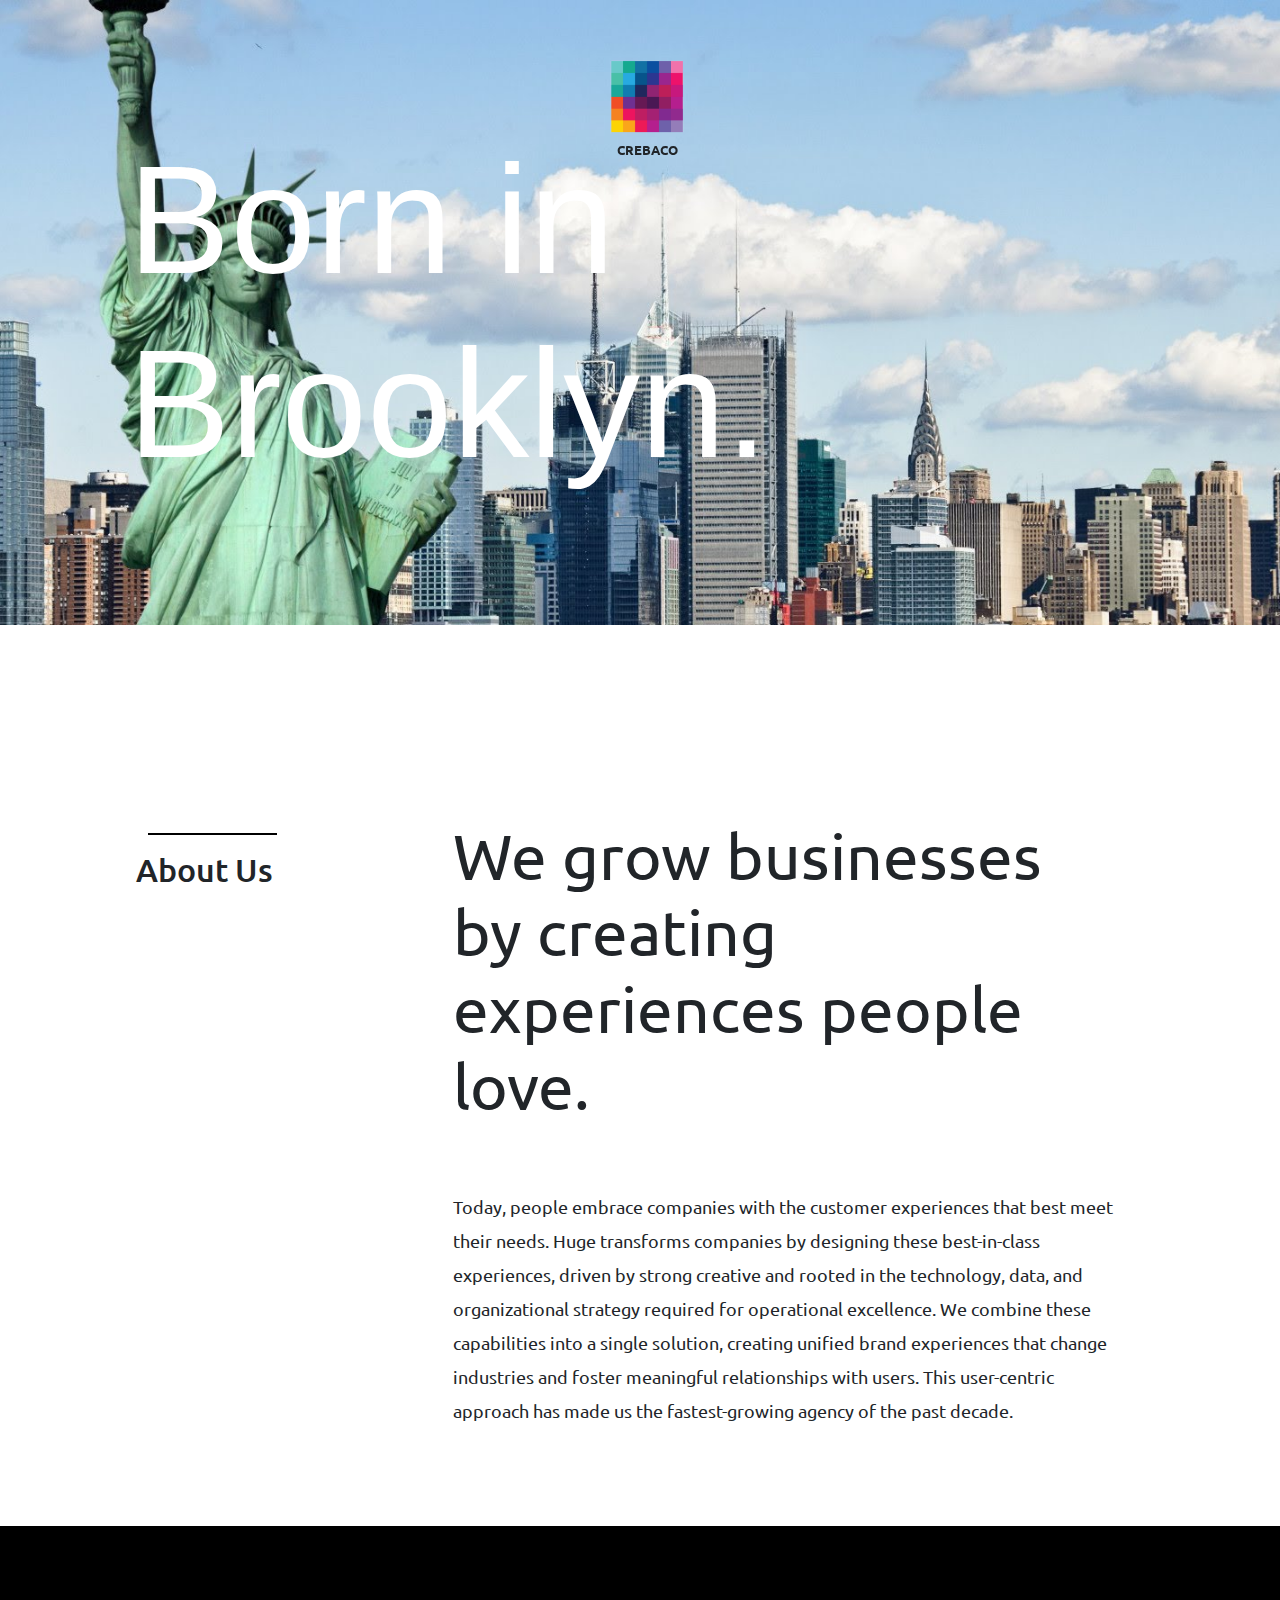
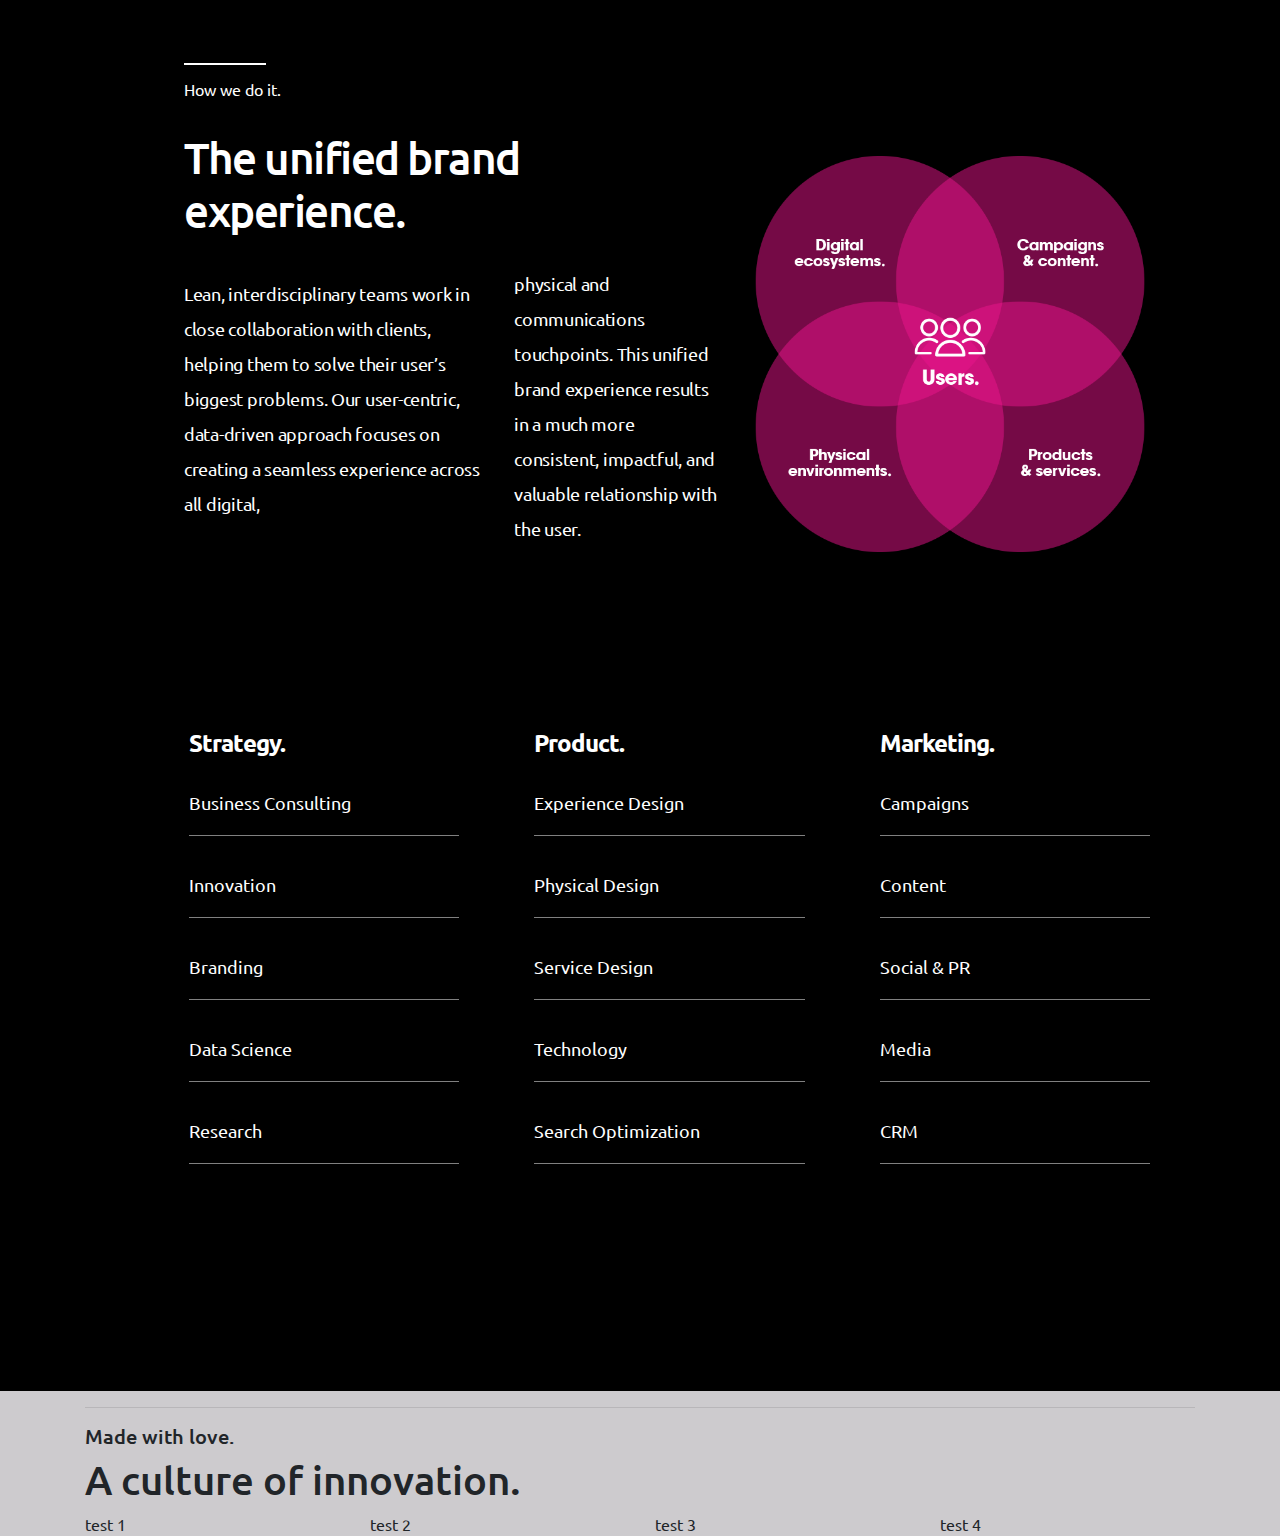
==== about.html @ ab9ad6ad "Initial commit" ====
<!doctype html>
<html lang="en">
<head>
    <meta charset="UTF-8">
    <meta name="viewport"
          content="width=device-width, user-scalable=no, initial-scale=1.0, maximum-scale=1.0, minimum-scale=1.0">
    <meta http-equiv="X-UA-Compatible" content="ie=edge">
    <title>Document</title>
    <link rel="stylesheet" href="css/main.css">
    <link rel="stylesheet" href="about.css">
    <script src="https://ajax.googleapis.com/ajax/libs/jquery/2.1.1/jquery.min.js"></script>
    <!-- Latest compiled and minified CSS -->
    <link rel="stylesheet" href="css/bootstrap.min.css">
    <link href="https://fonts.googleapis.com/css?family=Ubuntu:300,400,400i,500,700" rel="stylesheet">
    <script src="js/bootstrap.min.js"></script>
</head>
<body>


<div class="logo-area" id="fixedButton" for="collapseOne" data-toggle="collapse"
     href="#collapseOne" aria-expanded="true" aria-controls="collapseOne">
    <input type="image" src="images/creabaco-log2.png">
    <p class="logo-p">crebaco</p>
</div>

<div class="collapse" id="collapseOne">
    <div>
        <a href="about.html">
            <p>Hello.</p>
            <span>Overview.</span>
            <hr>
        </a>
    </div>

    <div>
        <p>Services.</p>
        <span>What we do.</span>
        <hr>
    </div>

    <div>
        <p>About.</p>
        <span>Who we are.</span>
        <hr>
    </div>

    <div>
        <p>Careers.</p>
        <span>Join Us.</span>
        <hr>
    </div>

    <div>
        <p>Contact.</p>
        <span>Talk to us.</span>
        <hr>
    </div>
</div>

<section class="about-first-div">
    <h1>Born in Brooklyn.</h1>
</section>

<section class="about-class">
    <div class="container">
        <div class="row">
            <div class="col-md-3 div-1">
                <hr>
                <h2>About Us</h2>
            </div>
            <div class="col-md-9 div-2">
                <h2>We grow businesses by creating experiences people love.</h2>
                <p>Today, people embrace companies with the customer experiences that best
                    meet their needs. Huge transforms companies by designing these best-in-class experiences,
                    driven by strong creative and rooted in the technology, data, and organizational strategy
                    required for operational excellence. We combine these capabilities into a single solution,
                    creating unified brand experiences that change industries and foster meaningful relationships
                    with users. This user-centric approach has made us the fastest-growing agency of the past decade.</p>
            </div>
        </div>
    </div>
</section>

<section class="how-we-do">
    <div class="container">
        <div class="row">
            <div class="col-md-7 div-1">
                <hr>
                <h5>How we do it.</h5>
                <h2>The unified brand <br>experience.</h2>
                <div class="row custom-row">
                    <div class="col-md-7 custom-row-1">
                        <p>Lean, interdisciplinary teams work in close collaboration with clients,
                            helping them to solve their user’s biggest problems. Our user-centric,
                            data-driven approach focuses on creating a seamless experience across
                            all digital,
                        </p>
                    </div>
                    <div class="col-md-5 custom-row-2">
                        <p>physical and communications touchpoints. This unified brand experience
                        results in a much more consistent, impactful, and valuable relationship with the user.</p>
                    </div>
                </div>
            </div>
            <div class="col-md-5 div-2">
                <img src="images/our-work-logo.png" class="img-fluid" alt="">
            </div>
        </div>
        <div class="row custom-row-business">
            <div class="col-md-4 custom-div-business">
                <h2>Strategy.</h2>
                <p>Business Consulting</p>
                <hr>
                <p>Innovation</p>
                <hr>
                <p>Branding</p>
                <hr>
                <p>Data Science</p>
                <hr>
                <p>Research</p>
            </div>
            <div class="col-md-4 custom-div-business">
                <h2>Product.</h2>
                <p>Experience Design</p>
                <hr>
                <p>Physical Design</p>
                <hr>
                <p>Service Design</p>
                <hr>
                <p>Technology</p>
                <hr>
                <p>Search Optimization</p>
            </div>
            <div class="col-md-4 custom-div-business">
                <h2>Marketing.</h2>
                <p>Campaigns</p>
                <hr>
                <p>Content</p>
                <hr>
                <p>Social & PR</p>
                <hr>
                <p>Media</p>
                <hr>
                <p>CRM</p>
            </div>
        </div>
    </div>
</section>

<section class="innovation-sec">
    <div class="container">
        <div class="row">
            <div class="col">
                <hr>
                <h5>Made with love.</h5>
                <h1>A culture of innovation.</h1>
                <div class="row">
                <div class="col-md-3">
                    test 1
                </div>
                <div class="col-md-3">
                    test 2
                </div>
                <div class="col-md-3">
                    test 3
                </div>
                <div class="col-md-3">
                    test 4
                </div>
                </div>
            </div>
        </div>
    </div>
</section>

</body>
</html>
---- css/main.css ----
body, div, p {
    margin: 0;
    padding: 0;
    font-family: 'Ubuntu', sans-serif;
}

a:hover, a:visited, a:link, a:active {

    text-decoration: none!important;

    -webkit-box-shadow: none!important;
    box-shadow: none!important;
}

#collapseOne p:hover {
    color: #EA178C;
}

/*===============================================
      Start of Fixed button
================================================*/

.logo-area {
    left     : 50%;
    top      : 50%;

    margin-left : -32px; /* half of the width  */
    margin-top  : -32px; /* half of the height */
}

.logo-area:hover .slides-container{
    z-index: 200;
    box-shadow: inset 0 0 0 25px #53a7ea;
}

/*body > .logo-area {*/
    /*margin:121px 149px;*/

    /*width:483px;*/
    /*height:298px;*/

    /*background:#676470;*/
    /*color:#fff;*/

    /*font-family:Lato;*/
    /*font-weight:900;*/
    /*font-size:3.4em;*/

    /*text-align:center;*/
    /*line-height:298px;*/

    /*transition:all 0.3s ease;*/
/*}*/

#fixedButton {
    /*background-color: #F4F4F4;*/
    position: fixed;
    top: 10%;
    border: none;
    z-index: 300;
    text-align: center;
    cursor: pointer;
    padding: 2px;
    font-weight: bold;
}

.logo-area input {
    width: 74px;
    height: 74px;
}

.logo-area p {
    text-transform: uppercase;
    font-size: 13px;
}

#collapseOne {
    width: 100%;
    padding-top: 15%;
    padding-bottom: 5%;
    z-index: 200;
    position: fixed;
    background-color: #F4F4F4;
    color: black;
    -webkit-transition-delay: 2s;
    transition-delay: 0s;
    text-align: center;
}

#collapseOne div {
    display: inline-block;
    margin: 3%;
}

#collapseOne p {
    font-weight: bold;
    font-size: 36px;
    color: black;
}

#collapseOne span {
    color: black;
}

#collapseOne hr {
    width: 50%;
    background-color: black;
}

.new-p {
    color: black;
}

/*===============================================
      End of Fixed button
================================================*/


/*===============================================
      Start of Navbar / Heading section
================================================*/

nav {
    position: fixed;
    top: 0;
    left: 0;
    width: 100%;
    z-index: 100;
}

nav ul {
    list-style: none;
    text-align: center;
    margin-top: 30px;
}

nav ul li {
    display: inline-block;
    margin-right: 20px;
}

nav ul li:last-child {
    margin-right: 0;
}

#back-to-tutorial {
    margin-left: 100px;
}

nav a {
    position: relative;
    top: 0;
    padding: 10px 20px;
    font-weight: normal;
    font-size: 20px;
    text-align: center;
    border-radius: 4px;
    background-color: #FFFFFF;
    color: #83C78E;
    -webkit-box-shadow: none;
    -moz-box-shadow: none;
    box-shadow: none;
}

nav a.active {
    top: -4px;
    background-color: #69C773;
    color: #FFFFFF;
    -webkit-box-shadow: 0 4px 0 0 #51a65f;
    -moz-box-shadow: 0 4px 0 0 #51a65f;
    box-shadow: 0 4px 0 0 #51a65f;
}

.slides-container {
    position: absolute;
    left: 0;
    top: 0;
    width: 100%;
    height: 100%;
    overflow: hidden;
    z-index: 10;
}

.slide {
    position: relative;
    width: 100%;
    height: 100%;
    overflow: hidden;
}

.slide .centered {
    width: 60%;
    margin: 200px auto 0;
}

.slide .centered h1 {
    text-align: center;
}

.slide .centered p {
    text-align: center;
    margin-top: 20px;
    font-size: 20px;
}

/*===============================================
               Start of Slide Style
================================================*/


.slide h2 a {
    color: white;
    font-size: 80px;
    font-weight: 400;
    line-height: 84px;
}

.slide hr {
    width: 7%;
    border-bottom: 0px solid rgba(255,255,255,.25);
    display: inline-block;
    margin-bottom: 5px;
    background-color: white;
}

.slide .div-1 p {
    display: inline-block;
}

.slide .div-2 .p-div2 {
    color: white;
}

.slide .div-1 {
    margin-top: 11%;
    margin-left: 5%;
}

.slide .div-2 {
    margin-left: 13%;
}

/*========================================

            end of slide style

===========================================*/

#slide-1 {
    background-image: url(../images/pngpic1.png);
    background-repeat: no-repeat;
    background-size:  100% 100%;
    color: black;
}

#slide-1 .div-2 a{
    color: black;
}

#slide-1 hr {
    background-color: black;
}

#slide-2 {
    background-image: url(../images/pic2.jpg);
    background-repeat: no-repeat;
    background-size:  100% 100%;
}

#slide-3 {
    background-image: url(../images/pic3.jpg);
    background-repeat: no-repeat;
    background-size:  100% 100%;

}

#slide-4 {
    background-image: url(../images/pic4.jpg);
    background-repeat: no-repeat;
    background-size:  100% 100%;
    /*background-size: 100%;*/
}

.go-prev, .go-next {
    cursor: pointer;
    font-weight: bold;
    text-decoration: underline;
}

/*===============================================
            Jquery Styles
================================================*/
---- about.css ----
/*====================================
         About Us Section
======================================*/

.about-first-div {
    background: url(images/maxresdefault.jpg)no-repeat center center fixed;
    -webkit-background-size: cover;
    -moz-background-size: cover;
    -o-background-size: cover;
    background-size: cover;
}

.about-first-div h1 {
    color: white;
    padding-left: 10%;
    padding-top: 10%;
    padding-bottom: 10%;
    font-weight: 400;
    font-size: 12vw;
    /*line-height: 169px;*/
}

/*===================================
          About Section
=====================================*/

.about-class {
    margin-top: 15%;
}

.about-class .div-1 h2 {
    padding-left: 20%;
}

.about-class hr {
    color: black;
    width: 50%;
    border: 1px solid black;
}

.about-class .div-2 h2 {
    font-weight: 400;
    /*line-height: 70px;*/
    font-size: 5vw;
    padding: 0 10%;
}

.about-class .div-2 p {
    padding: 7% 10% 10% 10%;
    font-weight: 400;
    font-size: 18px;
    line-height: 34px;
}

/*======================================
        About | How we do
=======================================*/

.how-we-do {
    background-color: black;
}

.how-we-do .div-1 {
    padding-top: 5%;
    padding-left: 10%;
}

.how-we-do .div-1 hr {
    border: 1px solid white;
    width: 15%;
    margin-left: 0%;
    margin-top: 15%;
}

.how-we-do .div-1 h5 {
    font-weight: 400;
    font-size: 16px;
    line-height: 16px;
    color: white;
}

.how-we-do .div-1 h2 {
    font-size: 44px;
    color: white;
    letter-spacing : -1.5px;
    padding-top: 5%;
}

.how-we-do .custom-row p {
    color: white;
    font-size: 18px;
    letter-spacing: -0.27504px;
    padding-top: 10%;
    line-height: 35px;
}

.how-we-do .div-2 {
    padding-top: 20%;
}

.how-we-do .div-2 img {
    height: 400px;
    width: 400px;
}

.how-we-do .custom-row-business {
    margin-top: 15%;
    margin-left: 8%;
}

.how-we-do .custom-row-business .custom-div-business {
    color: white;
    margin-bottom: 20%;
}

.how-we-do .custom-row-business .custom-div-business h2 {
    font-size: 24px;
    letter-spacing: -1px;
    font-weight: bold;
    padding-bottom: 8%;
}

.how-we-do .custom-row-business .custom-div-business p {
    font-size: 18px;
    line-height: 24px;
    border-bottom: 1px solid grey;
    margin: 0 45px 20px 0;
    padding: 0 0 20px 0;
}

.innovation-sec {
    background-color: #CDCBCE;
}
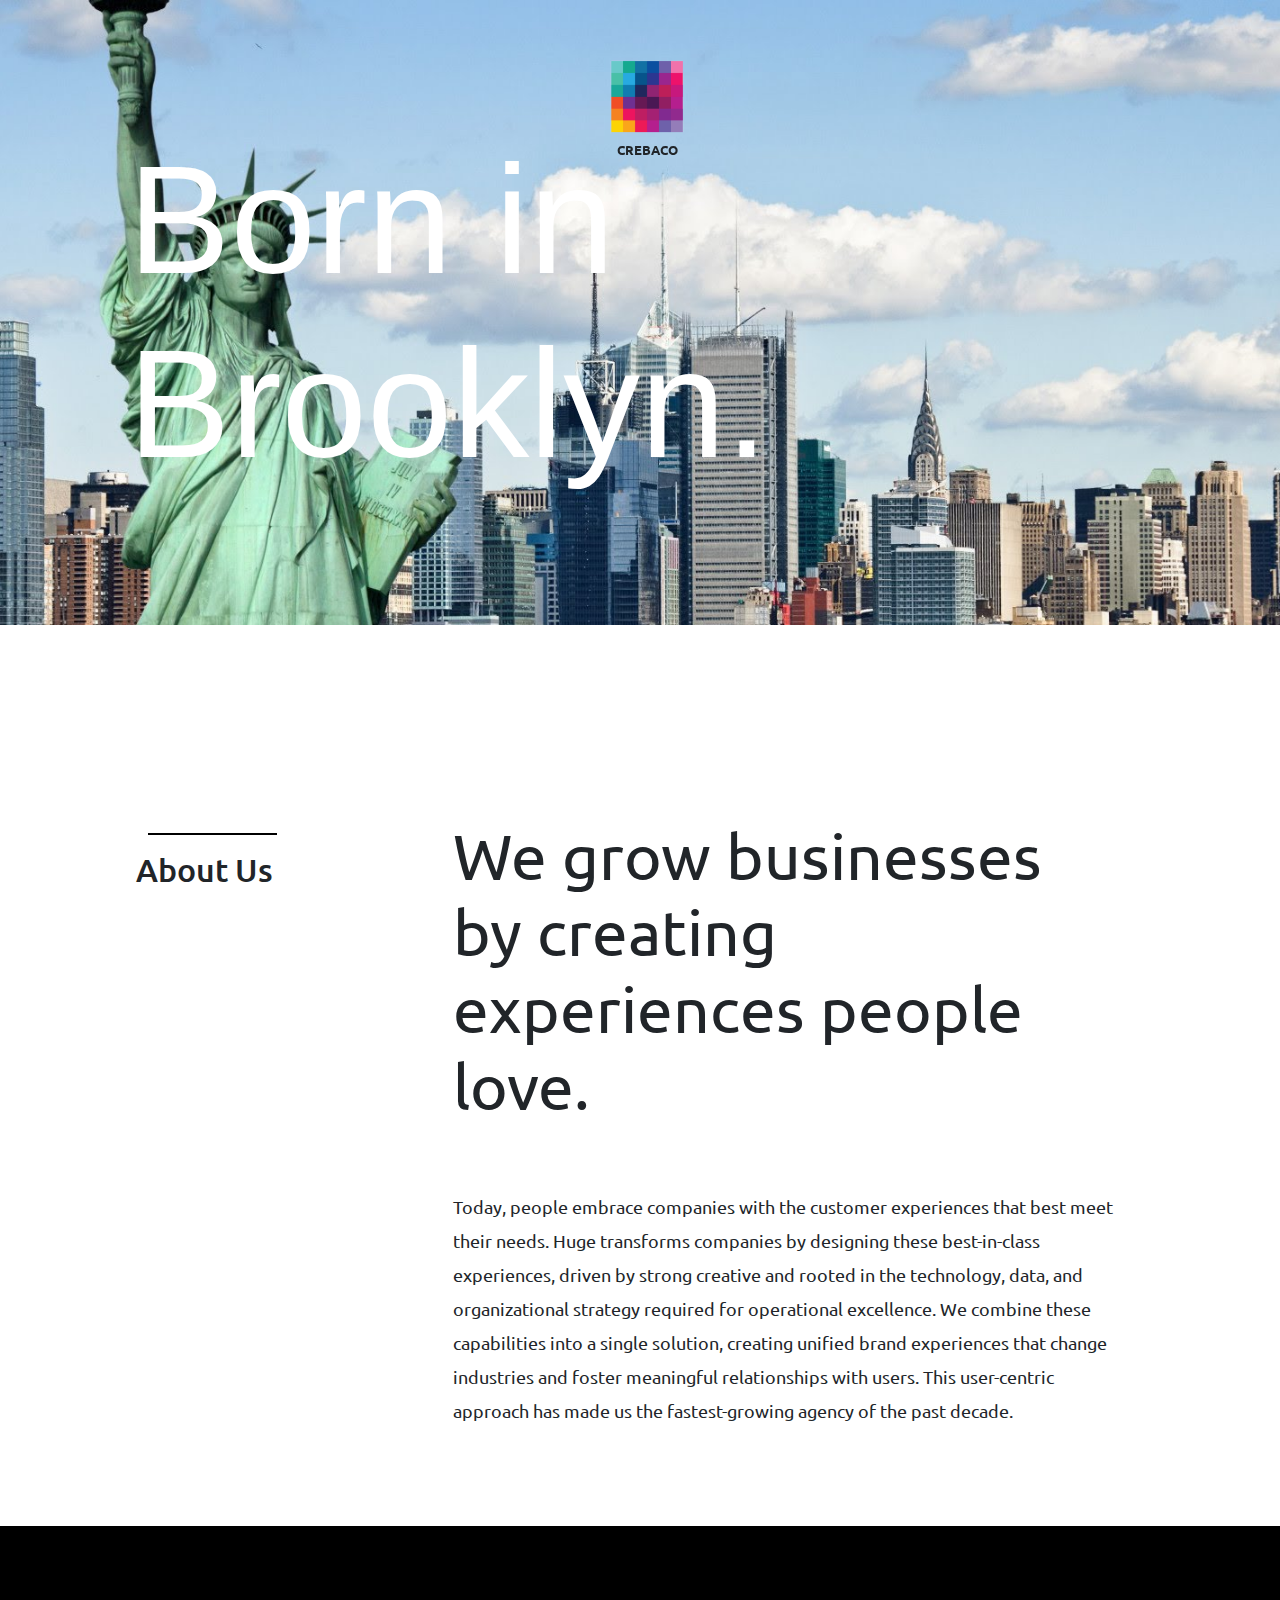
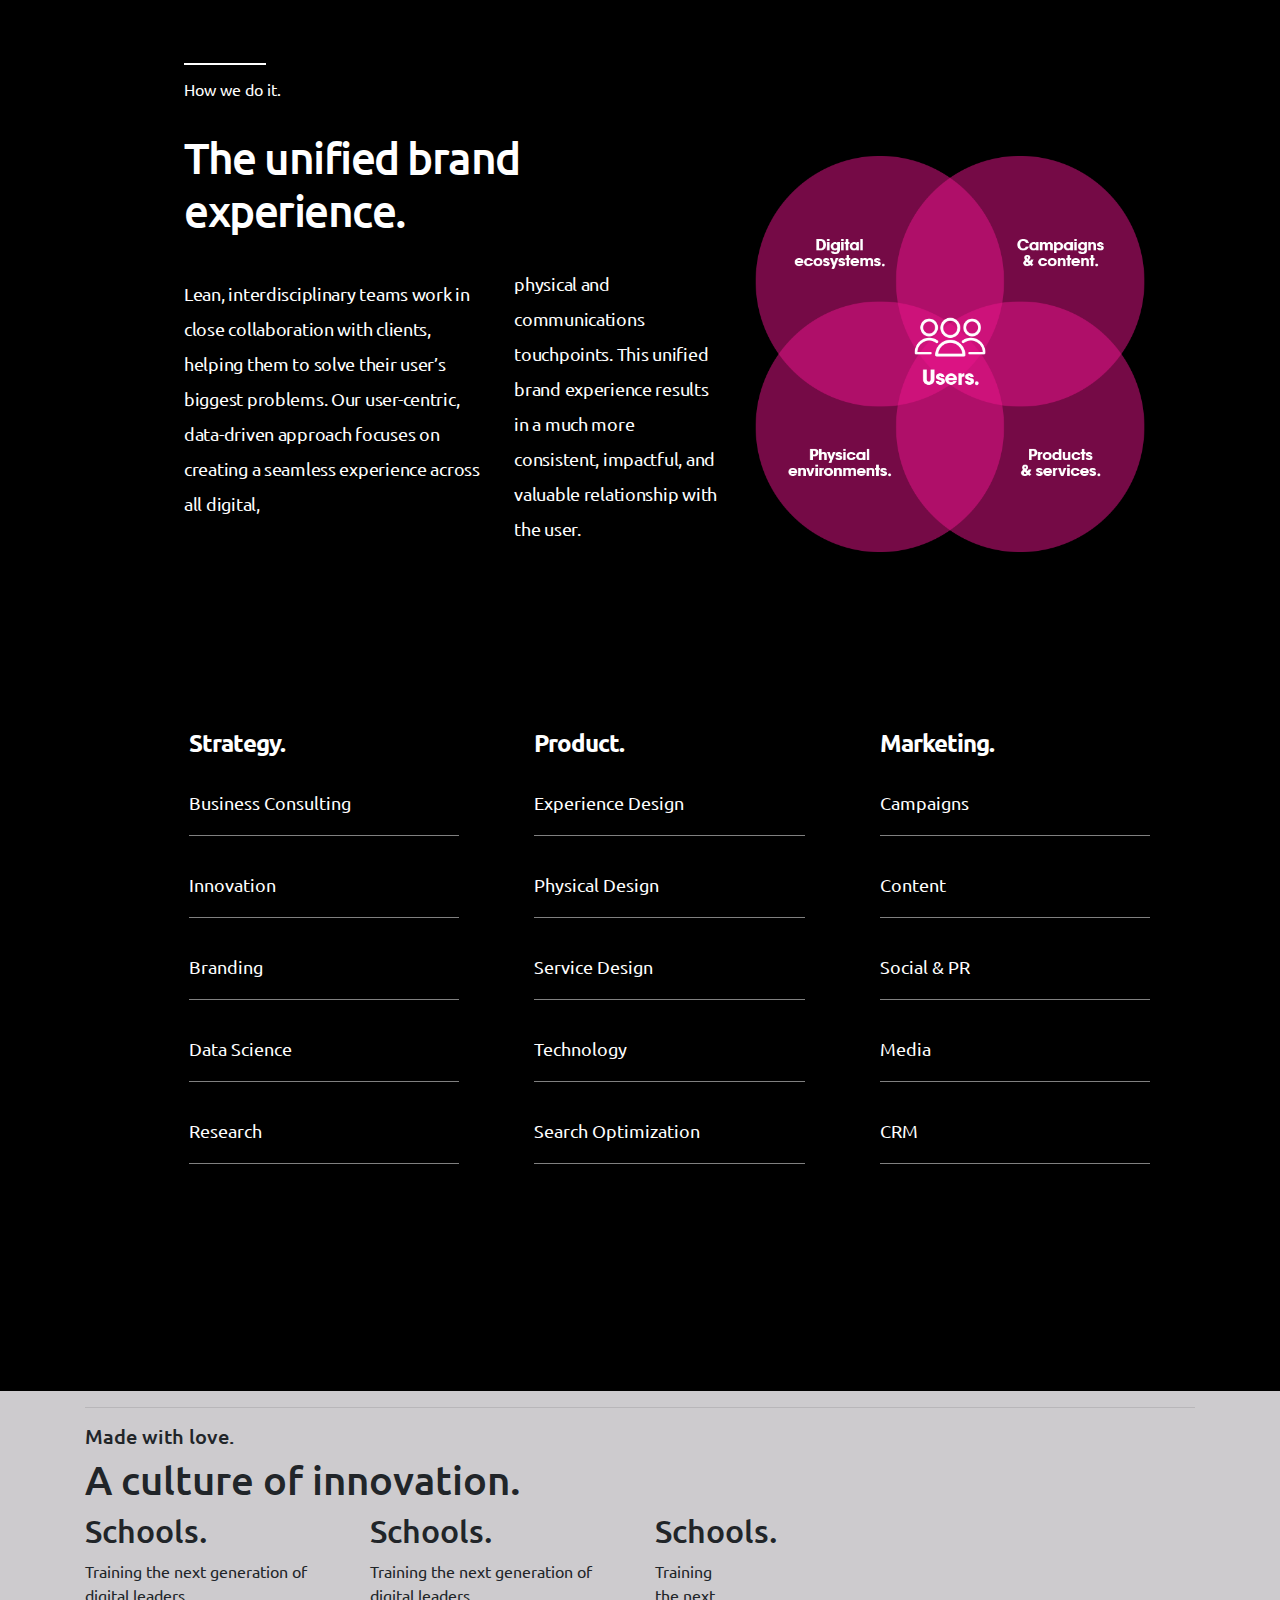
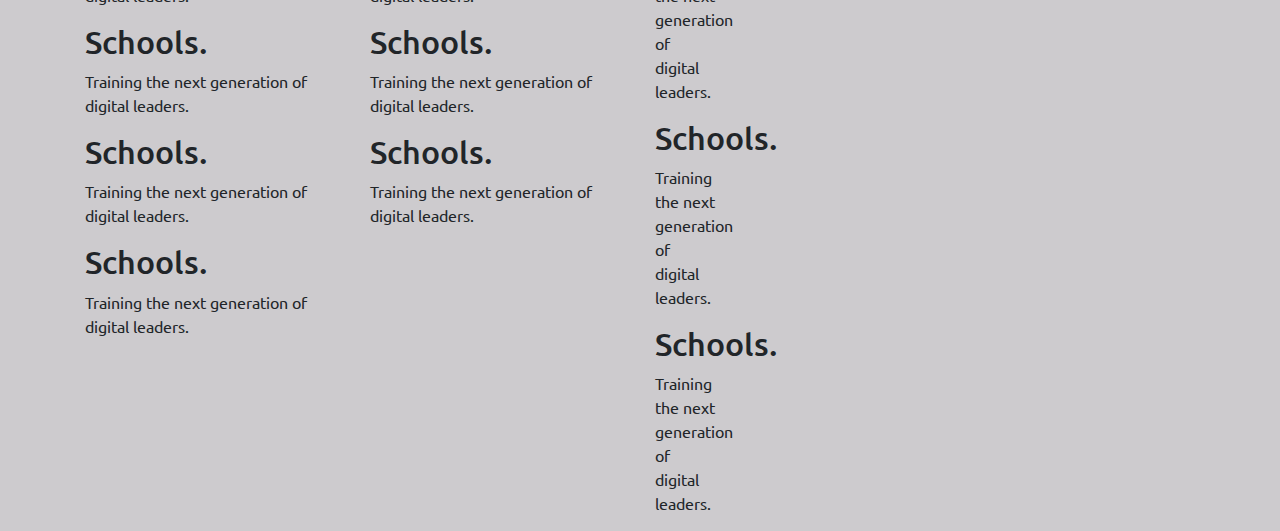
==== commit c28b24da: "Initial commit" ====
--- a/about.html
+++ b/about.html
@@ -156,17 +156,55 @@
                 <h1>A culture of innovation.</h1>
                 <div class="row">
                 <div class="col-md-3">
-                    test 1
-                </div>
-                <div class="col-md-3">
-                    test 2
-                </div>
-                <div class="col-md-3">
-                    test 3
-                </div>
-                <div class="col-md-3">
-                    test 4
-                </div>
+                    <div>
+                        <h2>Schools.</h2>
+                        <p>Training the next generation of digital leaders.</p>
+                    </div>
+                    <div>
+                        <h2>Schools.</h2>
+                        <p>Training the next generation of digital leaders.</p>
+                    </div>
+                    <div>
+                        <h2>Schools.</h2>
+                        <p>Training the next generation of digital leaders.</p>
+                    </div>
+                    <div>
+                        <h2>Schools.</h2>
+                        <p>Training the next generation of digital leaders.</p>
+                    </div>
+                </div>
+                <div class="col-md-3">
+                    <div>
+                        <h2>Schools.</h2>
+                        <p>Training the next generation of digital leaders.</p>
+                    </div>
+                    <div>
+                        <h2>Schools.</h2>
+                        <p>Training the next generation of digital leaders.</p>
+                    </div>
+                    <div>
+                        <h2>Schools.</h2>
+                        <p>Training the next generation of digital leaders.</p>
+                    </div>
+                </div>
+                    <div>
+                <div class="col-md-3">
+                    <div>
+                        <h2>Schools.</h2>
+                        <p>Training the next generation of digital leaders.</p>
+                    </div>
+                    <div>
+                        <h2>Schools.</h2>
+                        <p>Training the next generation of digital leaders.</p>
+                    </div>
+                </div>
+                <div class="col-md-3">
+                    <div>
+                        <h2>Schools.</h2>
+                        <p>Training the next generation of digital leaders.</p>
+                    </div>
+                </div>
+
                 </div>
             </div>
         </div>
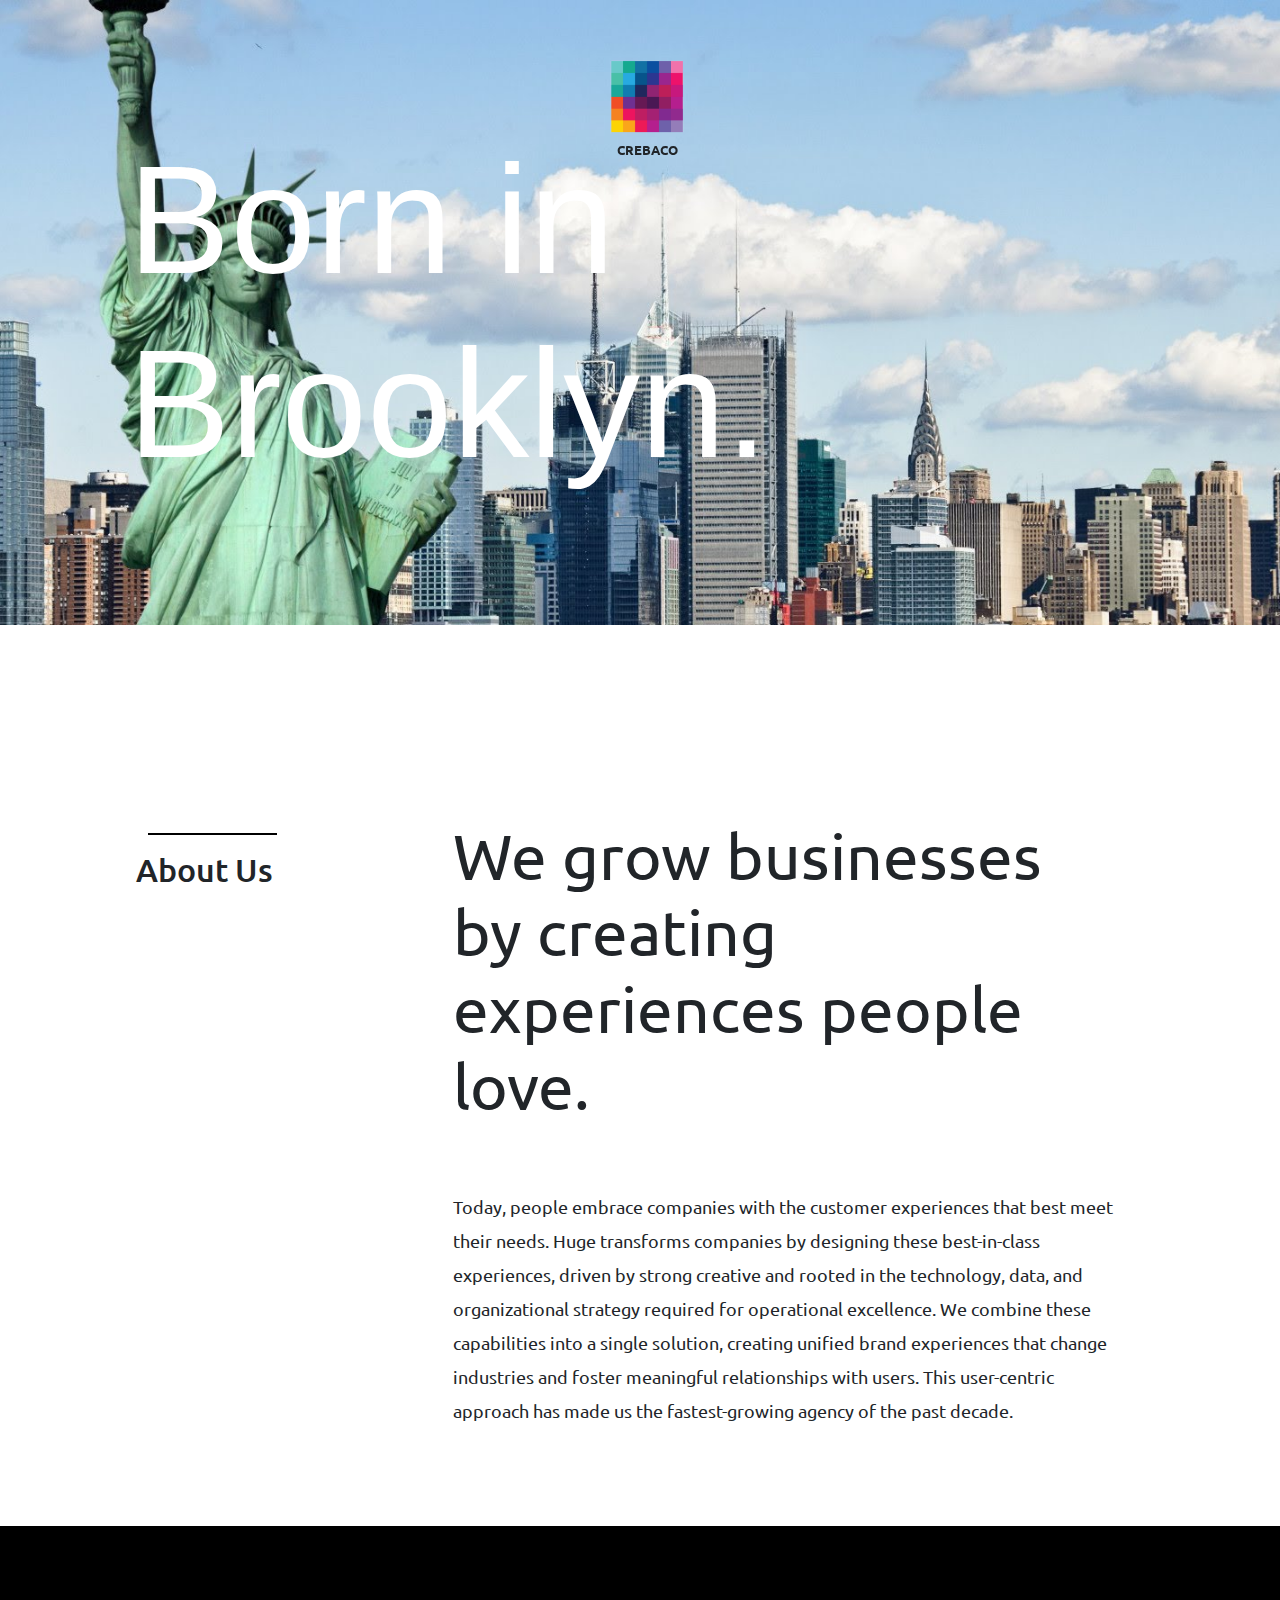
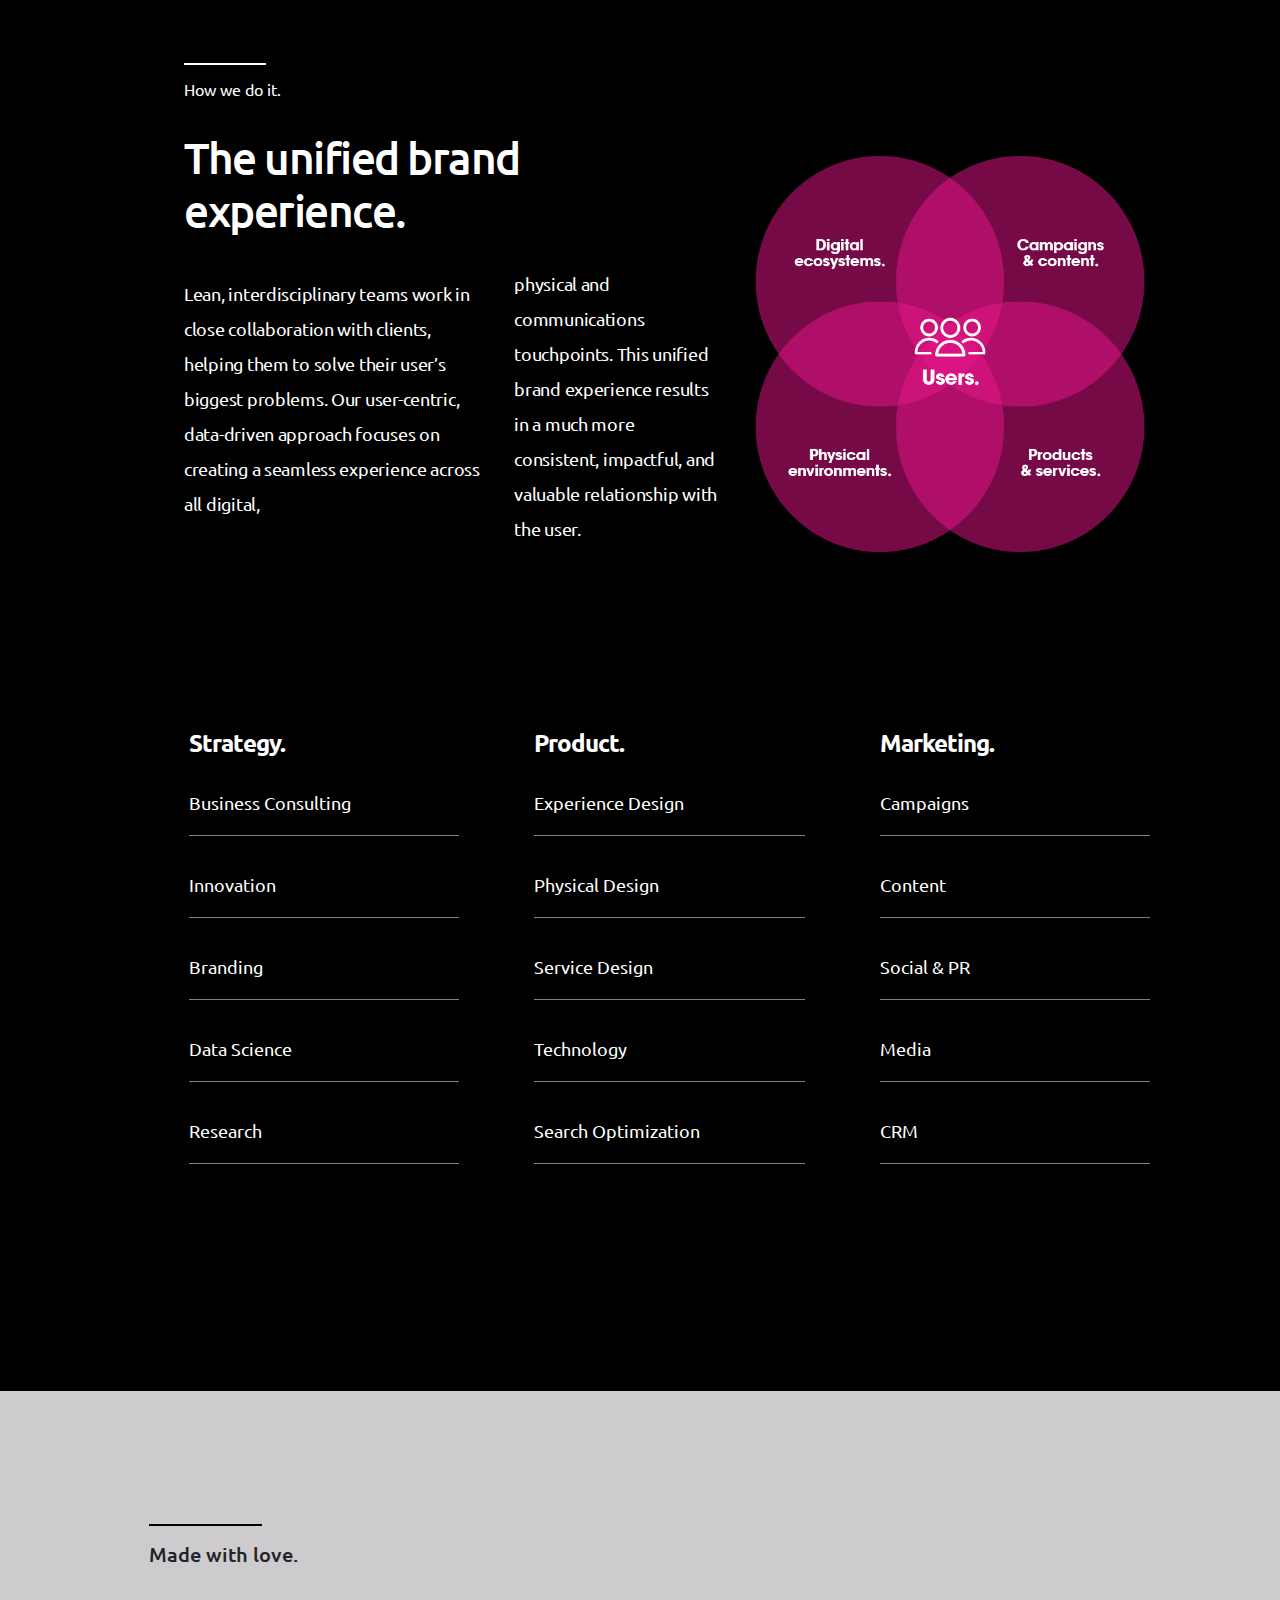
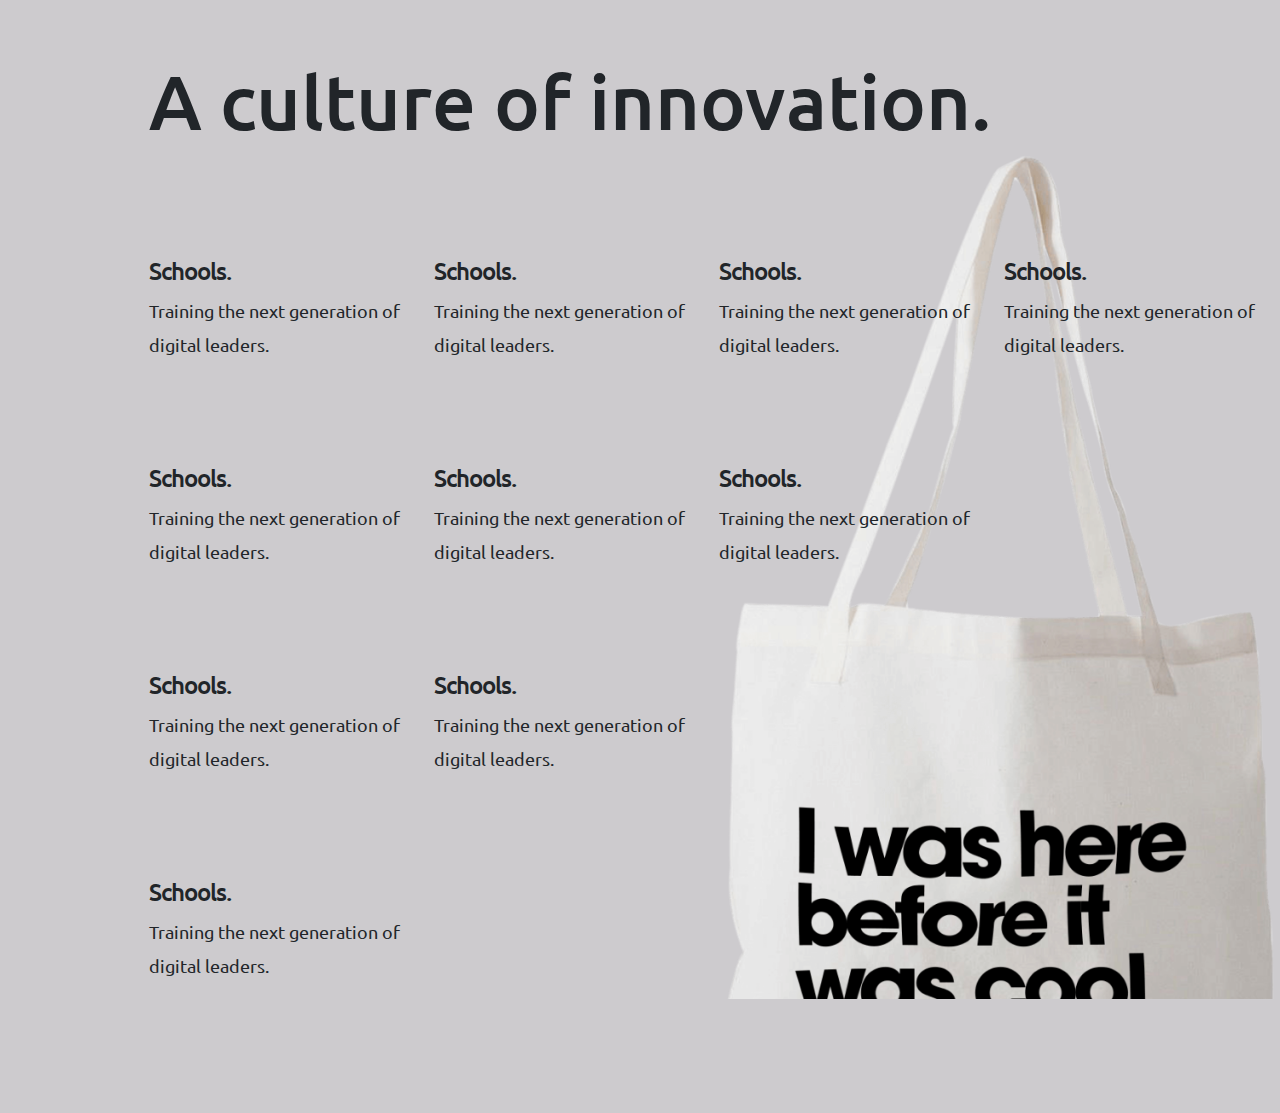
==== commit d3b3d49c: "Initial commit" ====
--- a/about.html
+++ b/about.html
@@ -7,7 +7,7 @@
     <meta http-equiv="X-UA-Compatible" content="ie=edge">
     <title>Document</title>
     <link rel="stylesheet" href="css/main.css">
-    <link rel="stylesheet" href="about.css">
+    <link rel="stylesheet" href="css/about.css">
     <script src="https://ajax.googleapis.com/ajax/libs/jquery/2.1.1/jquery.min.js"></script>
     <!-- Latest compiled and minified CSS -->
     <link rel="stylesheet" href="css/bootstrap.min.css">
@@ -25,7 +25,7 @@
 
 <div class="collapse" id="collapseOne">
     <div>
-        <a href="about.html">
+        <a href="">
             <p>Hello.</p>
             <span>Overview.</span>
             <hr>
@@ -33,27 +33,35 @@
     </div>
 
     <div>
-        <p>Services.</p>
-        <span>What we do.</span>
-        <hr>
-    </div>
-
-    <div>
-        <p>About.</p>
-        <span>Who we are.</span>
-        <hr>
-    </div>
-
-    <div>
-        <p>Careers.</p>
-        <span>Join Us.</span>
-        <hr>
-    </div>
-
-    <div>
-        <p>Contact.</p>
-        <span>Talk to us.</span>
-        <hr>
+        <a href="">
+            <p>Services.</p>
+            <span>What we do.</span>
+            <hr>
+        </a>
+    </div>
+
+    <div>
+        <a href="about.html">
+            <p>About.</p>
+            <span>Who we are.</span>
+            <hr>
+        </a>
+    </div>
+
+    <div>
+        <a href="career.html">
+            <p>Careers.</p>
+            <span>Join Us.</span>
+            <hr>
+        </a>
+    </div>
+
+    <div>
+        <a href="contact.html">
+            <p>Contact.</p>
+            <span>Talk to us.</span>
+            <hr>
+        </a>
     </div>
 </div>
 
@@ -149,62 +157,64 @@
 
 <section class="innovation-sec">
     <div class="container">
-        <div class="row">
+        <div class="row innovation-sec-row">
             <div class="col">
                 <hr>
                 <h5>Made with love.</h5>
                 <h1>A culture of innovation.</h1>
-                <div class="row">
-                <div class="col-md-3">
-                    <div>
-                        <h2>Schools.</h2>
-                        <p>Training the next generation of digital leaders.</p>
-                    </div>
-                    <div>
-                        <h2>Schools.</h2>
-                        <p>Training the next generation of digital leaders.</p>
-                    </div>
-                    <div>
-                        <h2>Schools.</h2>
-                        <p>Training the next generation of digital leaders.</p>
-                    </div>
-                    <div>
-                        <h2>Schools.</h2>
-                        <p>Training the next generation of digital leaders.</p>
-                    </div>
-                </div>
-                <div class="col-md-3">
-                    <div>
-                        <h2>Schools.</h2>
-                        <p>Training the next generation of digital leaders.</p>
-                    </div>
-                    <div>
-                        <h2>Schools.</h2>
-                        <p>Training the next generation of digital leaders.</p>
-                    </div>
-                    <div>
-                        <h2>Schools.</h2>
-                        <p>Training the next generation of digital leaders.</p>
-                    </div>
-                </div>
-                    <div>
-                <div class="col-md-3">
-                    <div>
-                        <h2>Schools.</h2>
-                        <p>Training the next generation of digital leaders.</p>
-                    </div>
-                    <div>
-                        <h2>Schools.</h2>
-                        <p>Training the next generation of digital leaders.</p>
-                    </div>
-                </div>
-                <div class="col-md-3">
-                    <div>
-                        <h2>Schools.</h2>
-                        <p>Training the next generation of digital leaders.</p>
-                    </div>
-                </div>
-
+                <div class="row inno-sec-multi-div">
+                <div class="col-md-3 col-sm-6 col-12 custom-div-inno">
+                    <div>
+                        <h2>Schools.</h2>
+                        <p>Training the next generation of digital leaders.</p>
+                    </div>
+                    <div>
+                        <h2>Schools.</h2>
+                        <p>Training the next generation of digital leaders.</p>
+                    </div>
+                    <div>
+                        <h2>Schools.</h2>
+                        <p>Training the next generation of digital leaders.</p>
+                    </div>
+                    <div>
+                        <h2>Schools.</h2>
+                        <p>Training the next generation of digital leaders.</p>
+                    </div>
+                </div>
+                <div class="col-md-3 col-sm-6 custom-div-inno">
+                    <div>
+                        <h2>Schools.</h2>
+                        <p>Training the next generation of digital leaders.</p>
+                    </div>
+                    <div>
+                        <h2>Schools.</h2>
+                        <p>Training the next generation of digital leaders.</p>
+                    </div>
+                    <div>
+                        <h2>Schools.</h2>
+                        <p>Training the next generation of digital leaders.</p>
+                    </div>
+                </div>
+                <div class="col-md-6 col-sm-12 bag-bg custom-div-inno">
+                    <div class="row">
+                        <div class="col-md-6 col-sm-6">
+                            <div>
+                                <h2>Schools.</h2>
+                                <p>Training the next generation of digital leaders.</p>
+                            </div>
+                            <div>
+                                <h2>Schools.</h2>
+                                <p>Training the next generation of digital leaders.</p>
+                            </div>
+                        </div>
+                        <div class="col-md-6 col-sm-6">
+                            <div>
+                                <h2>Schools.</h2>
+                                <p>Training the next generation of digital leaders.</p>
+                            </div>
+                        </div>
+                    </div>
+                </div>
                 </div>
             </div>
         </div>
--- a/css/about.css
+++ b/css/about.css
@@ -0,0 +1,166 @@
+/*====================================
+         About Us Section
+======================================*/
+
+.about-first-div {
+    background: url(../images/maxresdefault.jpg)no-repeat center center fixed;
+    -webkit-background-size: cover;
+    -moz-background-size: cover;
+    -o-background-size: cover;
+    background-size: cover;
+}
+
+.about-first-div h1 {
+    color: white;
+    padding-left: 10%;
+    padding-top: 10%;
+    padding-bottom: 10%;
+    font-weight: 400;
+    font-size: 12vw;
+    /*line-height: 169px;*/
+}
+
+/*===================================
+          About Section
+=====================================*/
+
+.about-class {
+    margin-top: 15%;
+}
+
+.about-class .div-1 h2 {
+    padding-left: 20%;
+}
+
+.about-class hr {
+    color: black;
+    width: 50%;
+    border: 1px solid black;
+}
+
+.about-class .div-2 h2 {
+    font-weight: 400;
+    /*line-height: 70px;*/
+    font-size: 5vw;
+    padding: 0 10%;
+}
+
+.about-class .div-2 p {
+    padding: 7% 10% 10% 10%;
+    font-weight: 400;
+    font-size: 18px;
+    line-height: 34px;
+}
+
+/*======================================
+        About | How we do
+=======================================*/
+
+.how-we-do {
+    background-color: black;
+}
+
+.how-we-do .div-1 {
+    padding-top: 5%;
+    padding-left: 10%;
+}
+
+.how-we-do .div-1 hr {
+    border: 1px solid white;
+    width: 15%;
+    margin-left: 0%;
+    margin-top: 15%;
+}
+
+.how-we-do .div-1 h5 {
+    font-weight: 400;
+    font-size: 16px;
+    line-height: 16px;
+    color: white;
+}
+
+.how-we-do .div-1 h2 {
+    font-size: 44px;
+    color: white;
+    letter-spacing : -1.5px;
+    padding-top: 5%;
+}
+
+.how-we-do .custom-row p {
+    color: white;
+    font-size: 18px;
+    letter-spacing: -0.27504px;
+    padding-top: 10%;
+    line-height: 35px;
+}
+
+.how-we-do .div-2 {
+    padding-top: 20%;
+}
+
+.how-we-do .div-2 img {
+    height: 400px;
+    width: 400px;
+}
+
+.how-we-do .custom-row-business {
+    margin-top: 15%;
+    margin-left: 8%;
+}
+
+.how-we-do .custom-row-business .custom-div-business {
+    color: white;
+    margin-bottom: 20%;
+}
+
+.how-we-do .custom-row-business .custom-div-business h2 {
+    font-size: 24px;
+    letter-spacing: -1px;
+    font-weight: bold;
+    padding-bottom: 8%;
+}
+
+.how-we-do .custom-row-business .custom-div-business p {
+    font-size: 18px;
+    line-height: 24px;
+    border-bottom: 1px solid grey;
+    margin: 0 45px 20px 0;
+    padding: 0 0 20px 0;
+}
+
+.innovation-sec {
+    background-color: #CDCBCE;
+    padding-left: 10%;
+}
+
+.innovation-sec hr {
+    margin-top: 12%;
+    border: 1px solid black;
+    width: 10%;
+    margin-left: 0%;
+}
+
+.innovation-sec h1 {
+    margin-top: 8%;
+    font-size: 6vw;
+}
+
+.innovation-sec .bag-bg {
+    background-image: url(../images/bag-pic.png);
+    background-size: cover;
+}
+
+.innovation-sec .custom-div-inno {
+    margin-bottom: 10%;
+}
+
+.innovation-sec .custom-div-inno h2{
+    font-size: 24px;
+    letter-spacing : -1px;
+    margin-top: 40%;
+}
+
+.innovation-sec .custom-div-inno p {
+    font-size: 18px;
+    line-height: 34px;
+}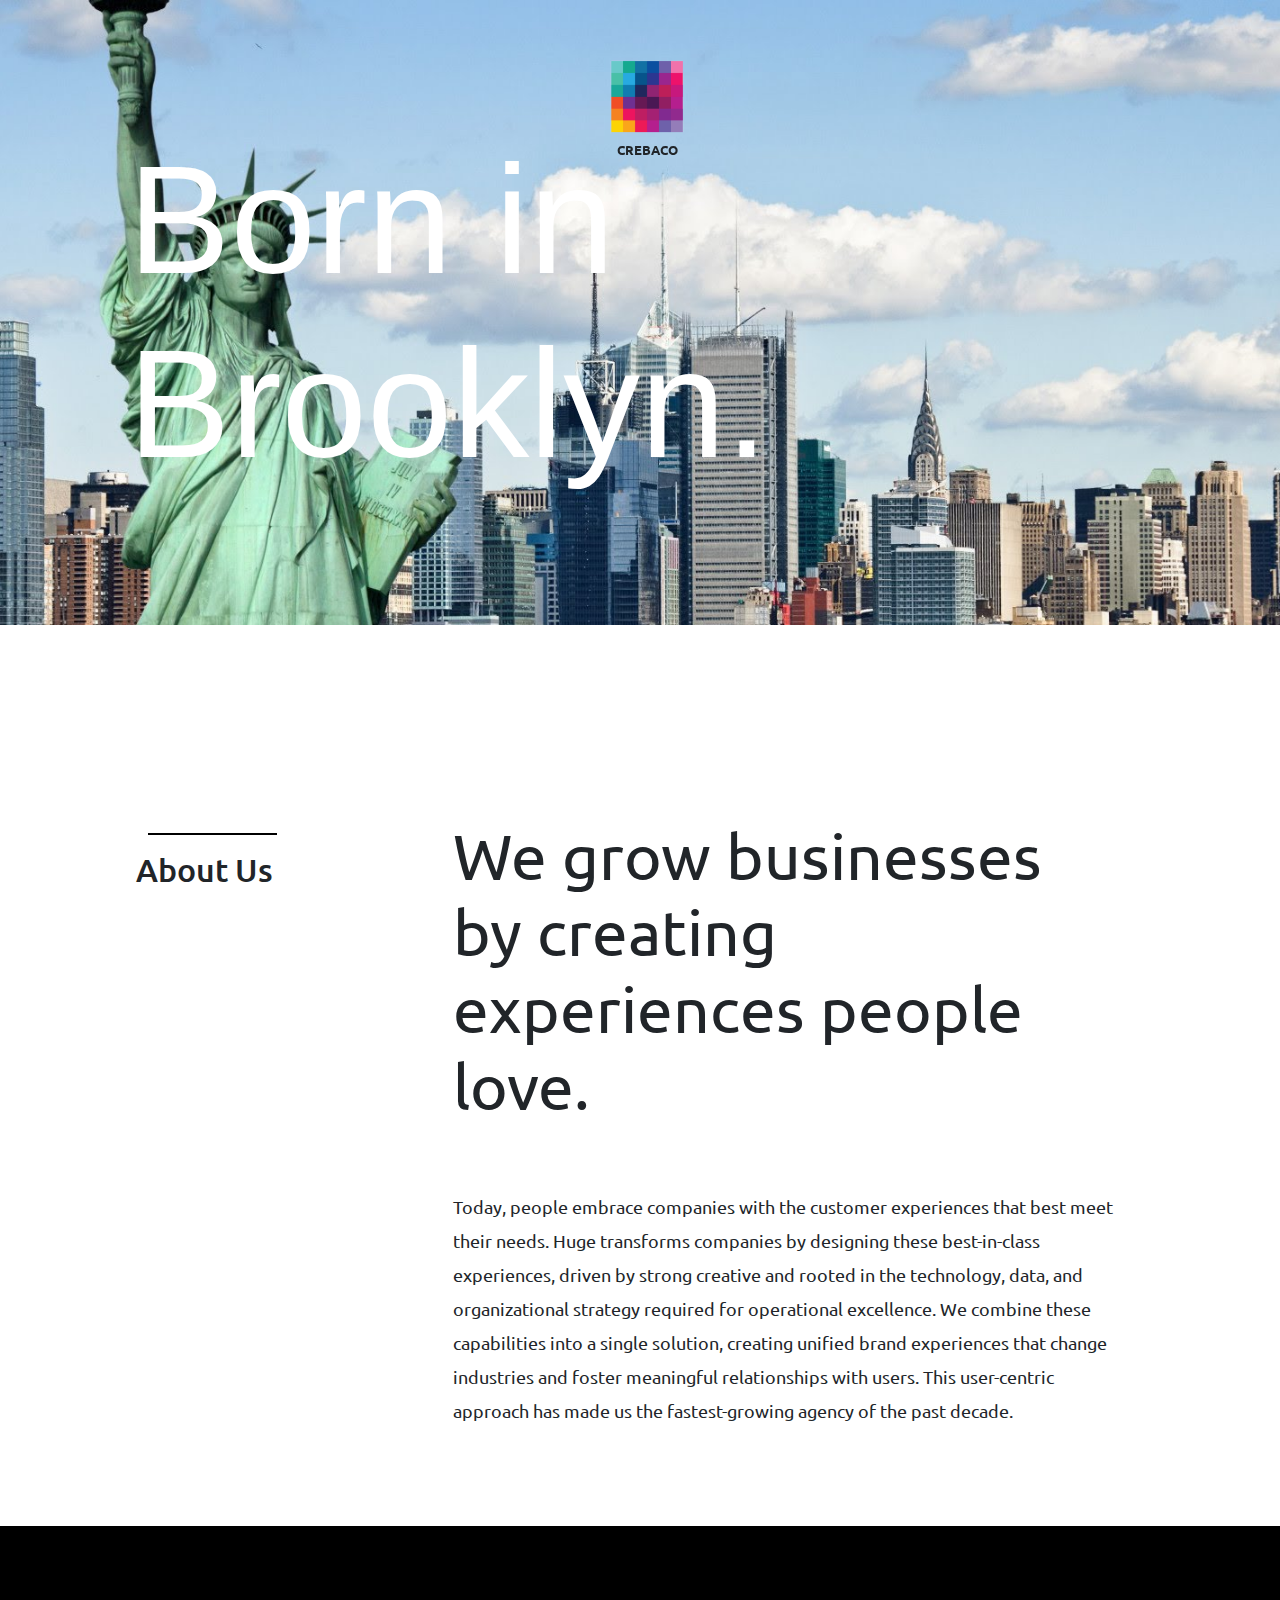
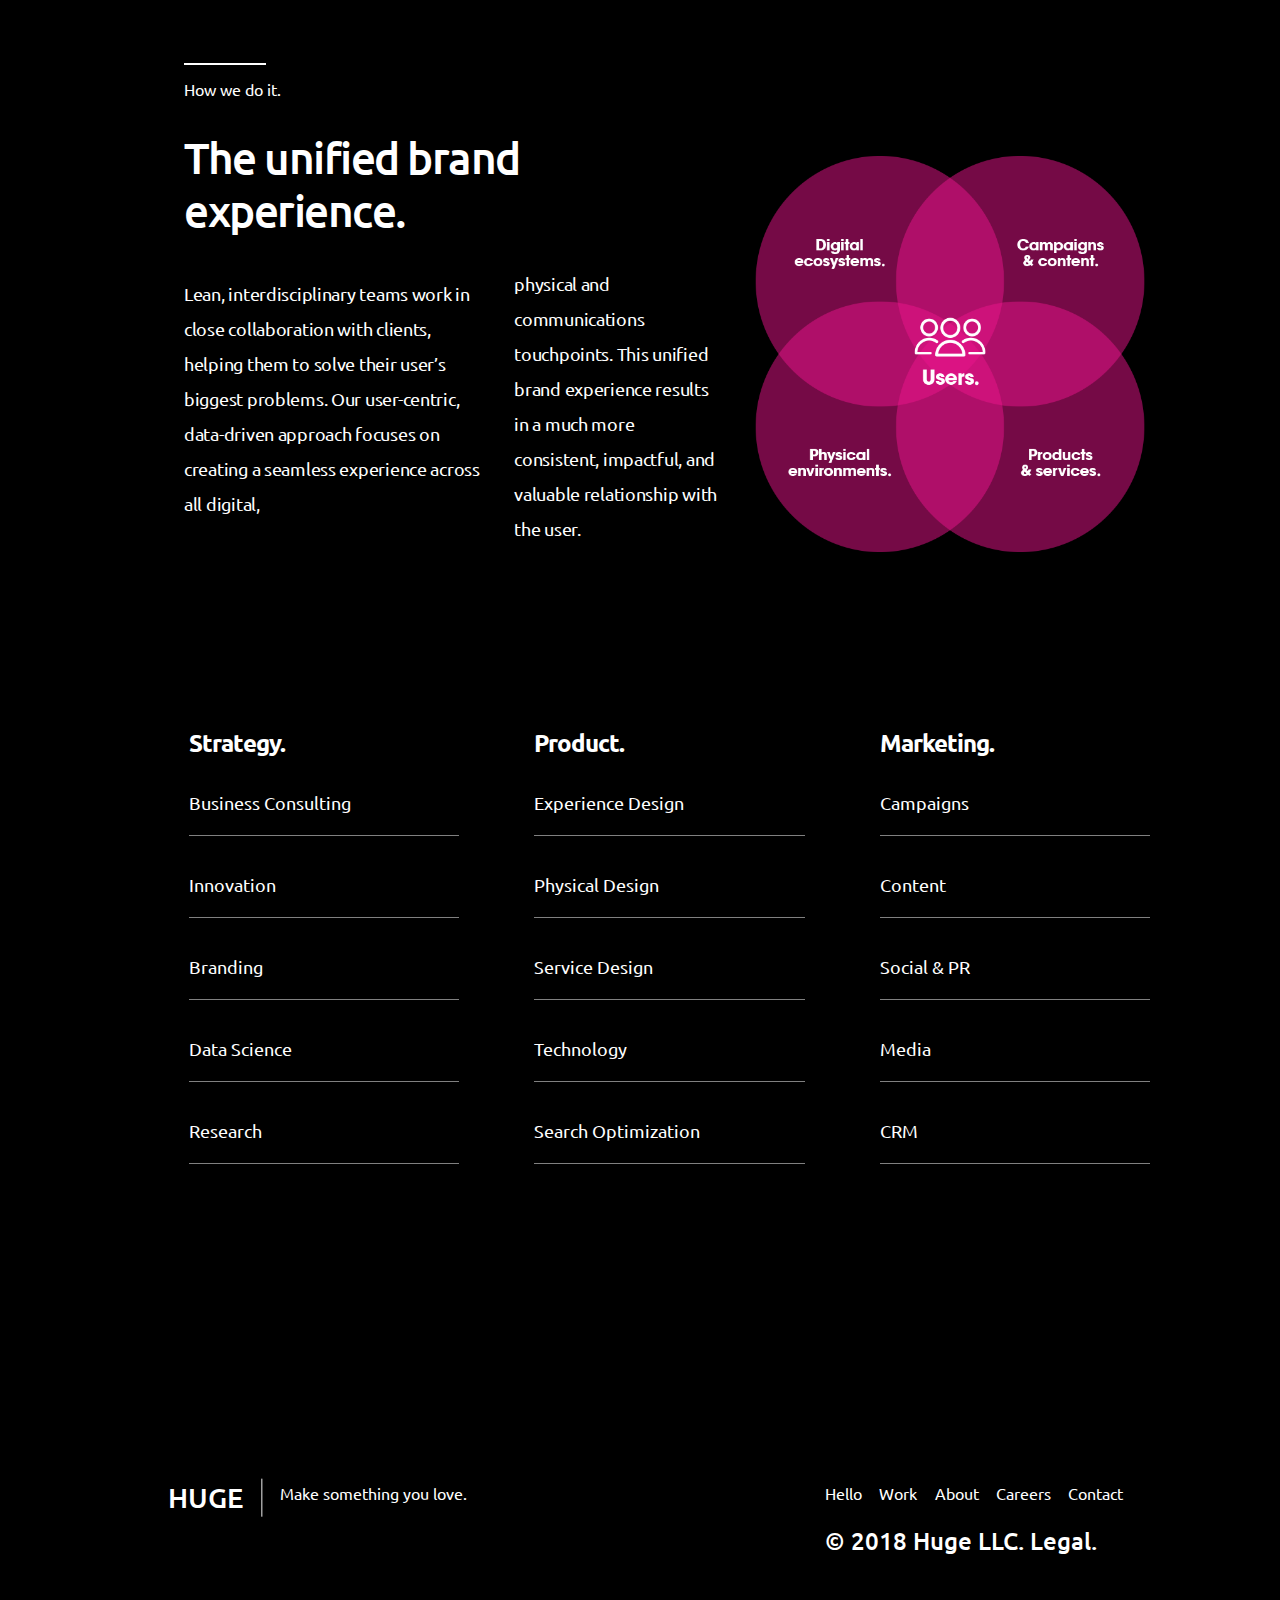
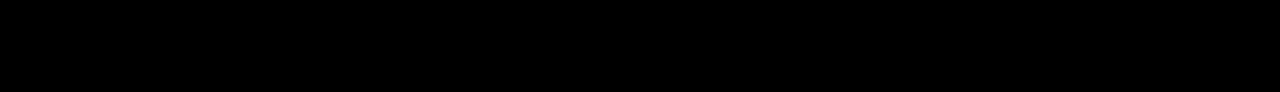
==== commit 6f9135e1: "Initial commit" ====
--- a/about.html
+++ b/about.html
@@ -155,68 +155,93 @@
     </div>
 </section>
 
-<section class="innovation-sec">
-    <div class="container">
-        <div class="row innovation-sec-row">
-            <div class="col">
-                <hr>
-                <h5>Made with love.</h5>
-                <h1>A culture of innovation.</h1>
-                <div class="row inno-sec-multi-div">
-                <div class="col-md-3 col-sm-6 col-12 custom-div-inno">
-                    <div>
-                        <h2>Schools.</h2>
-                        <p>Training the next generation of digital leaders.</p>
-                    </div>
-                    <div>
-                        <h2>Schools.</h2>
-                        <p>Training the next generation of digital leaders.</p>
-                    </div>
-                    <div>
-                        <h2>Schools.</h2>
-                        <p>Training the next generation of digital leaders.</p>
-                    </div>
-                    <div>
-                        <h2>Schools.</h2>
-                        <p>Training the next generation of digital leaders.</p>
+<!--<section class="innovation-sec">-->
+    <!--<div class="container">-->
+        <!--<div class="row innovation-sec-row">-->
+            <!--<div class="col">-->
+                <!--<hr>-->
+                <!--<h5>Made with love.</h5>-->
+                <!--<h1>A culture of innovation.</h1>-->
+                <!--<div class="row inno-sec-multi-div">-->
+                <!--<div class="col-md-3 col-sm-6 col-12 custom-div-inno">-->
+                    <!--<div>-->
+                        <!--<h2>Schools.</h2>-->
+                        <!--<p>Training the next generation of digital leaders.</p>-->
+                    <!--</div>-->
+                    <!--<div>-->
+                        <!--<h2>Schools.</h2>-->
+                        <!--<p>Training the next generation of digital leaders.</p>-->
+                    <!--</div>-->
+                    <!--<div>-->
+                        <!--<h2>Schools.</h2>-->
+                        <!--<p>Training the next generation of digital leaders.</p>-->
+                    <!--</div>-->
+                    <!--<div>-->
+                        <!--<h2>Schools.</h2>-->
+                        <!--<p>Training the next generation of digital leaders.</p>-->
+                    <!--</div>-->
+                <!--</div>-->
+                <!--<div class="col-md-3 col-sm-6 custom-div-inno">-->
+                    <!--<div>-->
+                        <!--<h2>Schools.</h2>-->
+                        <!--<p>Training the next generation of digital leaders.</p>-->
+                    <!--</div>-->
+                    <!--<div>-->
+                        <!--<h2>Schools.</h2>-->
+                        <!--<p>Training the next generation of digital leaders.</p>-->
+                    <!--</div>-->
+                    <!--<div>-->
+                        <!--<h2>Schools.</h2>-->
+                        <!--<p>Training the next generation of digital leaders.</p>-->
+                    <!--</div>-->
+                <!--</div>-->
+                <!--<div class="col-md-6 col-sm-12 bag-bg custom-div-inno">-->
+                    <!--<div class="row">-->
+                        <!--<div class="col-md-6 col-sm-6">-->
+                            <!--<div>-->
+                                <!--<h2>Schools.</h2>-->
+                                <!--<p>Training the next generation of digital leaders.</p>-->
+                            <!--</div>-->
+                            <!--<div>-->
+                                <!--<h2>Schools.</h2>-->
+                                <!--<p>Training the next generation of digital leaders.</p>-->
+                            <!--</div>-->
+                        <!--</div>-->
+                        <!--<div class="col-md-6 col-sm-6">-->
+                            <!--<div>-->
+                                <!--<h2>Schools.</h2>-->
+                                <!--<p>Training the next generation of digital leaders.</p>-->
+                            <!--</div>-->
+                        <!--</div>-->
+                    <!--</div>-->
+                <!--</div>-->
+                <!--</div>-->
+            <!--</div>-->
+        <!--</div>-->
+    <!--</div>-->
+<!--</section>-->
+
+<section>
+    <div class="container-fluid slide slides-footer" id="slide-5">
+        <div class="row custom-row">
+            <div class="col-md-7">
+                <h3>HUGE</h3>
+                <hr>
+                <p>Make something you love.</p>
+            </div>
+            <div class="col-md-5 ">
+                <a href="index.html">Hello</a>
+                <a href="service,html">Work</a>
+                <a href="about.html">About</a>
+                <a href="career.html">Careers</a>
+                <a href="contact.html">Contact</a>
+                <div class="row">
+                    <div class="col-md-12">
+                        <h4>© 2018 Huge LLC. Legal.</h4>
                     </div>
                 </div>
-                <div class="col-md-3 col-sm-6 custom-div-inno">
-                    <div>
-                        <h2>Schools.</h2>
-                        <p>Training the next generation of digital leaders.</p>
-                    </div>
-                    <div>
-                        <h2>Schools.</h2>
-                        <p>Training the next generation of digital leaders.</p>
-                    </div>
-                    <div>
-                        <h2>Schools.</h2>
-                        <p>Training the next generation of digital leaders.</p>
-                    </div>
-                </div>
-                <div class="col-md-6 col-sm-12 bag-bg custom-div-inno">
-                    <div class="row">
-                        <div class="col-md-6 col-sm-6">
-                            <div>
-                                <h2>Schools.</h2>
-                                <p>Training the next generation of digital leaders.</p>
-                            </div>
-                            <div>
-                                <h2>Schools.</h2>
-                                <p>Training the next generation of digital leaders.</p>
-                            </div>
-                        </div>
-                        <div class="col-md-6 col-sm-6">
-                            <div>
-                                <h2>Schools.</h2>
-                                <p>Training the next generation of digital leaders.</p>
-                            </div>
-                        </div>
-                    </div>
-                </div>
-                </div>
-            </div>
+            </div>
+
         </div>
     </div>
 </section>
--- a/css/main.css
+++ b/css/main.css
@@ -288,6 +288,37 @@
 }
 
 /*===============================================
-            Jquery Styles
-================================================*/
-
+           Footer Section
+================================================*/
+
+
+.slides-footer {
+    background-color: black;
+    color: white;
+    width: 100%;
+    height: 30%;
+    padding-top: 7%;
+    padding-bottom: 10%;
+    margin-left: 40%;
+}
+
+.slides-footer h3 {
+    float: left;
+}
+
+.slides-footer hr {
+    transform: rotate(90deg);
+    float: left;
+    width: 6%;
+}
+
+.slides-footer .custom-row {
+    margin-left: 11%;
+}
+
+.slides-footer .custom-row a {
+    margin-bottom: 5%;
+    color: white;
+    display: inline-block;
+    margin-right: 3%;
+}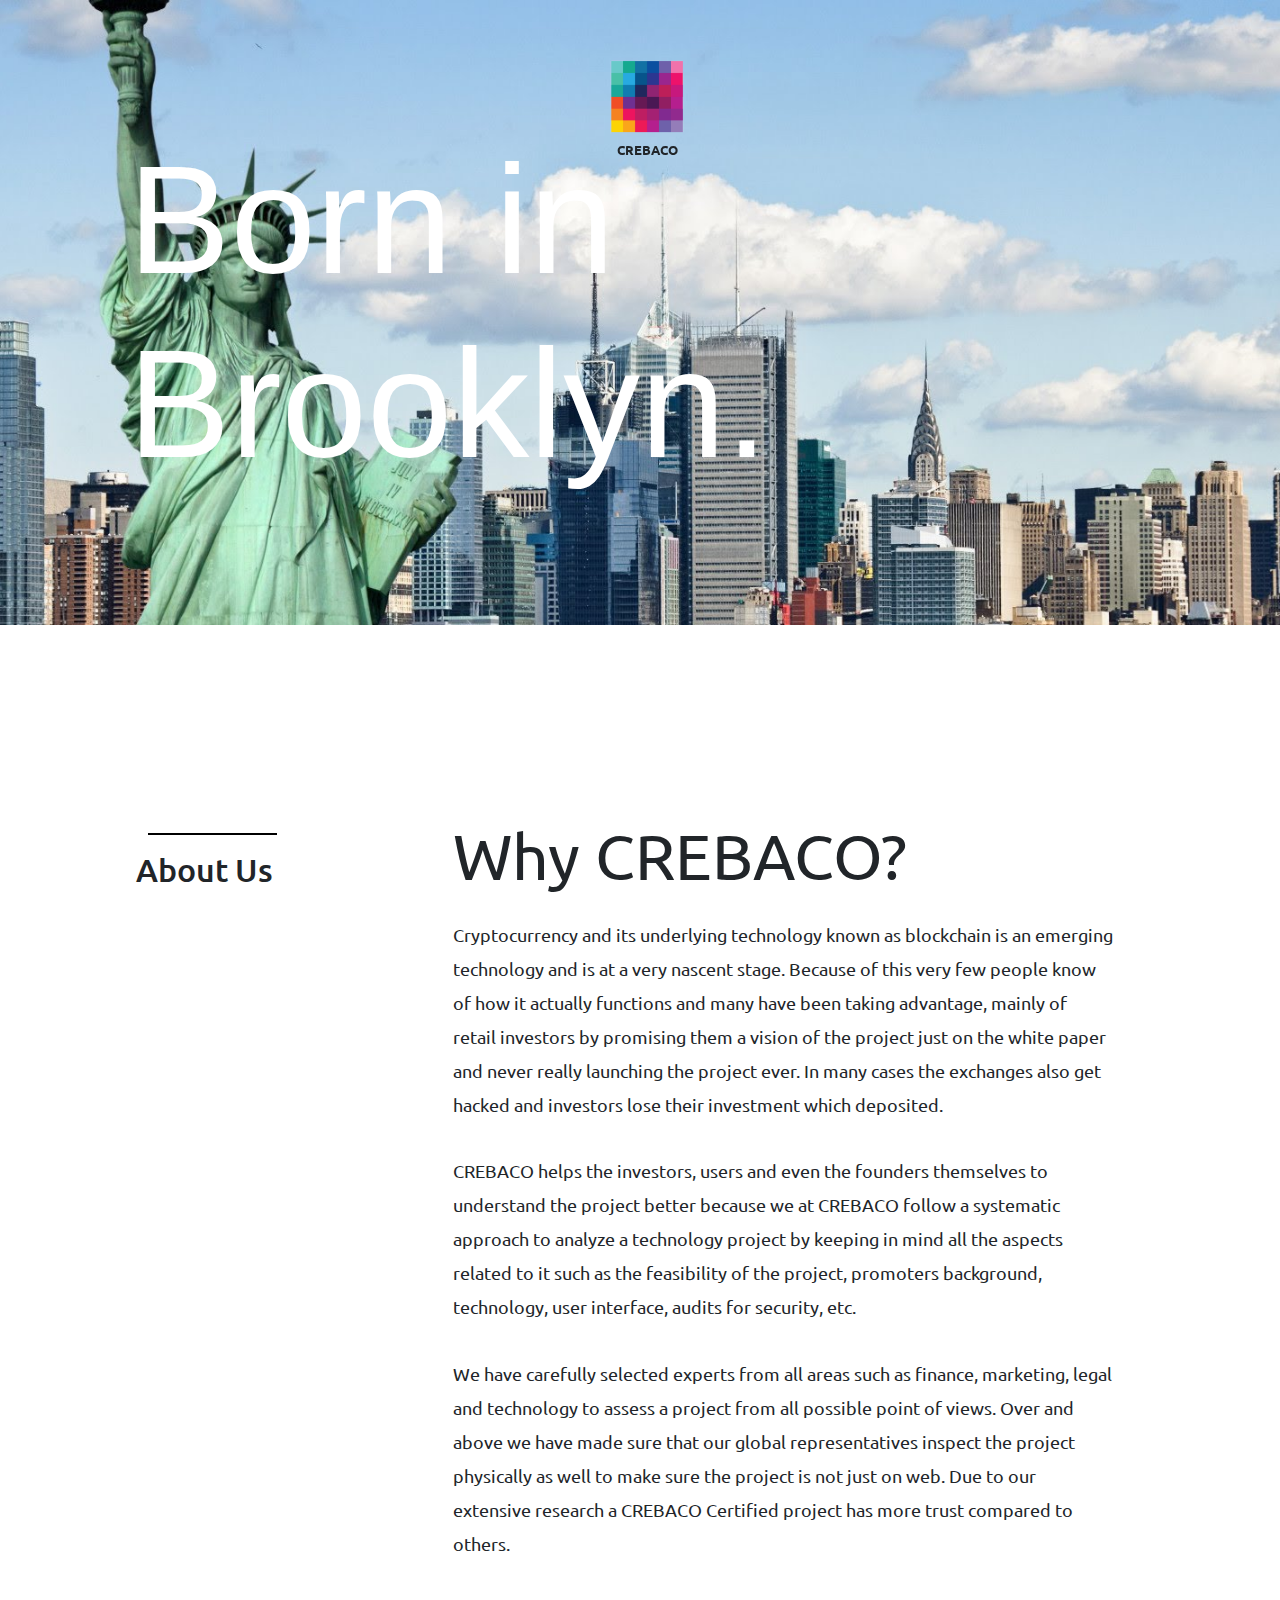
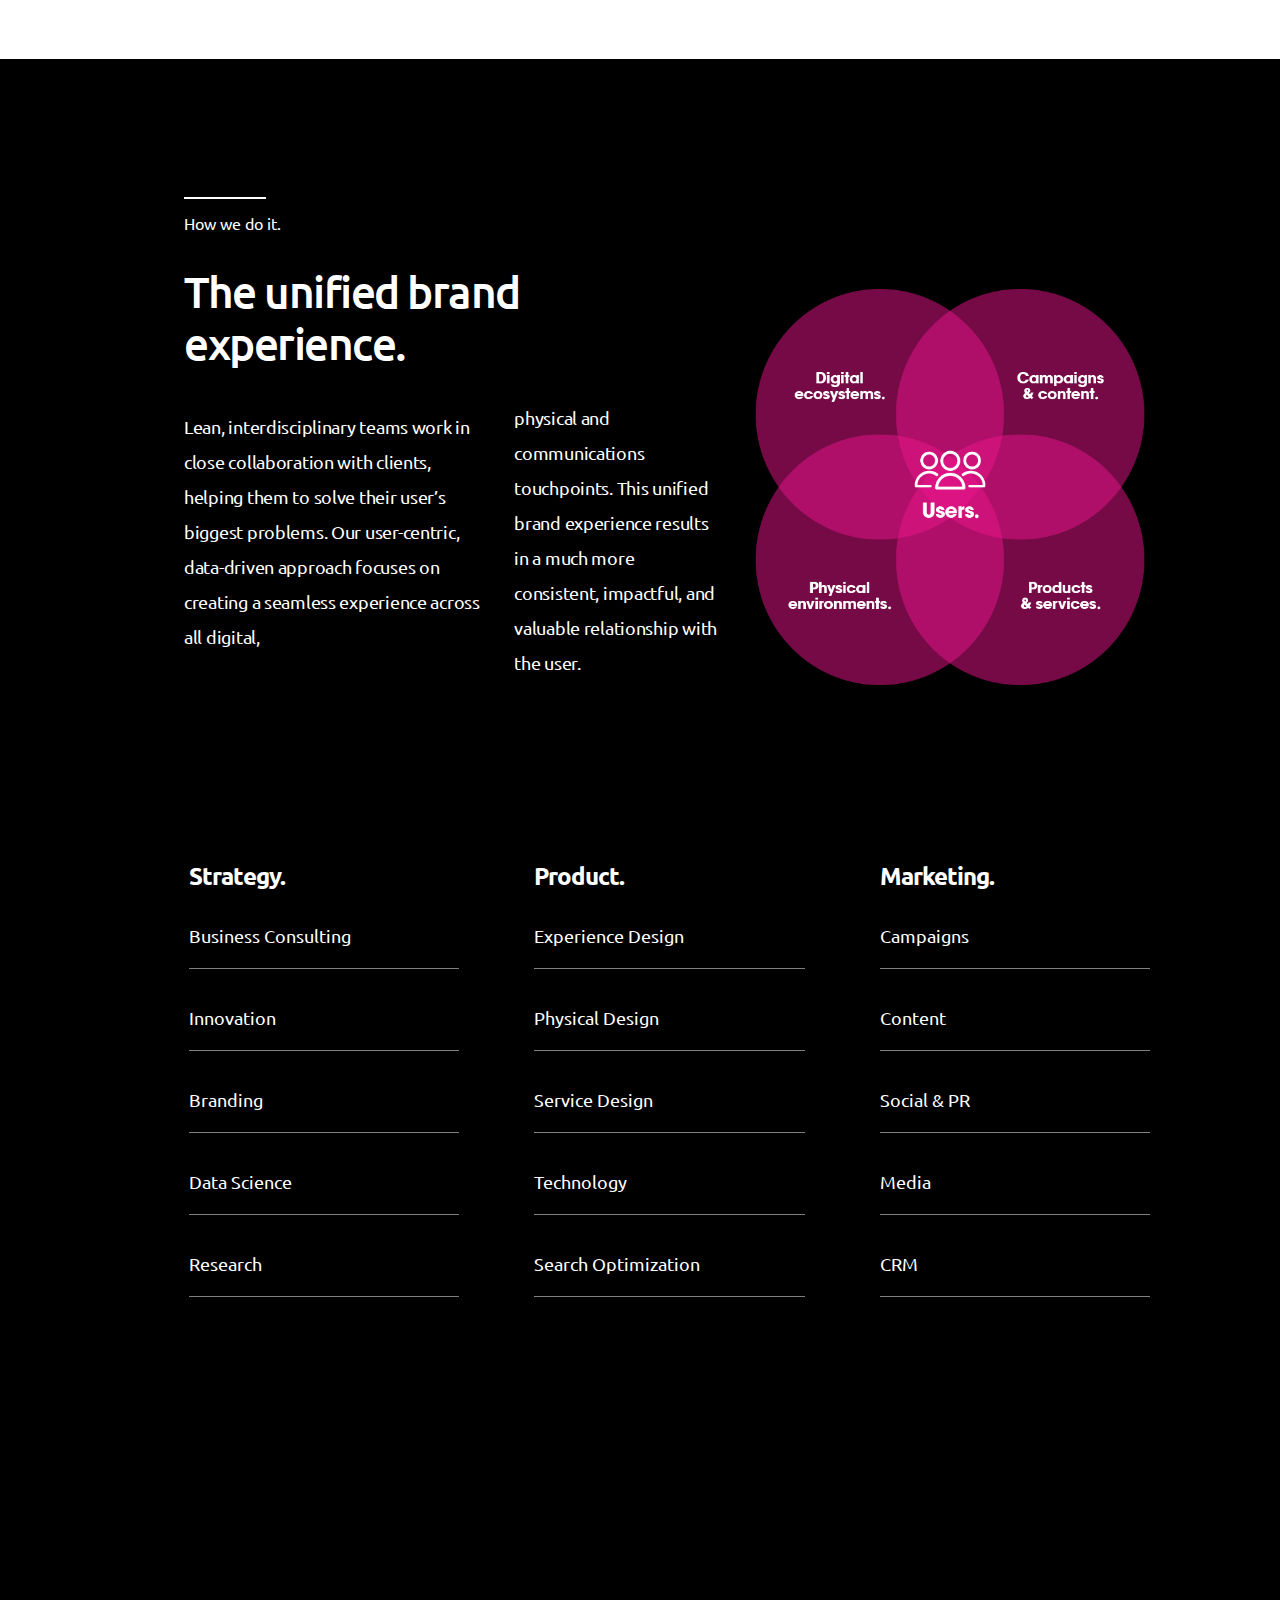
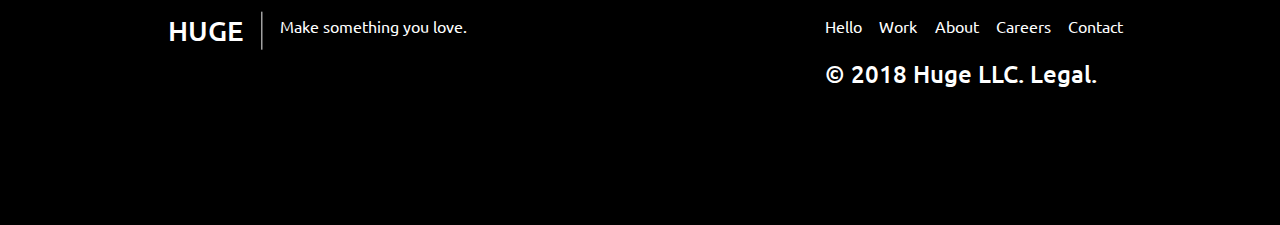
==== commit ac6d2d2e: "Initial commit" ====
--- a/about.html
+++ b/about.html
@@ -25,7 +25,7 @@
 
 <div class="collapse" id="collapseOne">
     <div>
-        <a href="">
+        <a href="index.html">
             <p>Hello.</p>
             <span>Overview.</span>
             <hr>
@@ -77,13 +77,12 @@
                 <h2>About Us</h2>
             </div>
             <div class="col-md-9 div-2">
-                <h2>We grow businesses by creating experiences people love.</h2>
-                <p>Today, people embrace companies with the customer experiences that best
-                    meet their needs. Huge transforms companies by designing these best-in-class experiences,
-                    driven by strong creative and rooted in the technology, data, and organizational strategy
-                    required for operational excellence. We combine these capabilities into a single solution,
-                    creating unified brand experiences that change industries and foster meaningful relationships
-                    with users. This user-centric approach has made us the fastest-growing agency of the past decade.</p>
+                <h2>Why CREBACO?</h2>
+                <p>Cryptocurrency and its underlying technology known as blockchain is an emerging technology and is at a very nascent stage. Because of this very few people know of how it actually functions and many have been taking advantage, mainly of retail investors by promising them a vision of the project just on the white paper and never really launching the project ever. In many cases the exchanges also get hacked and investors lose their investment which deposited.</p>
+                <p>CREBACO helps the investors, users and even the founders themselves to understand the project better because we at CREBACO follow a systematic approach to analyze a technology project by keeping in mind all the aspects related to it such as the feasibility of the project, promoters background, technology, user interface, audits for security, etc.</p>
+                <p>We have carefully selected experts from all areas such as finance, marketing, legal and technology to assess a project from all possible point of views. Over and above we have made sure that our global representatives inspect the project physically as well to make sure the project is not just on web.
+
+                    Due to our extensive research a CREBACO Certified project has more trust compared to others.</p>
             </div>
         </div>
     </div>
@@ -245,6 +244,12 @@
         </div>
     </div>
 </section>
-
+<script>
+    $(document).ready(function() {
+        $(".logo-area").click(function() {
+            $(this).toggleClass("new-p");
+        });
+    });
+</script>
 </body>
 </html>--- a/css/main.css
+++ b/css/main.css
@@ -28,29 +28,11 @@
     margin-top  : -32px; /* half of the height */
 }
 
-.logo-area:hover .slides-container{
-    z-index: 200;
-    box-shadow: inset 0 0 0 25px #53a7ea;
-}
-
-/*body > .logo-area {*/
-    /*margin:121px 149px;*/
-
-    /*width:483px;*/
-    /*height:298px;*/
-
-    /*background:#676470;*/
-    /*color:#fff;*/
-
-    /*font-family:Lato;*/
-    /*font-weight:900;*/
-    /*font-size:3.4em;*/
-
-    /*text-align:center;*/
-    /*line-height:298px;*/
-
-    /*transition:all 0.3s ease;*/
+/*.logo-area:hover .slides-container{*/
+    /*z-index: 200;*/
+    /*box-shadow: inset 0 0 0 25px #53a7ea;*/
 /*}*/
+
 
 #fixedButton {
     /*background-color: #F4F4F4;*/
@@ -110,6 +92,7 @@
 .new-p {
     color: black;
 }
+
 
 /*===============================================
       End of Fixed button
--- a/css/about.css
+++ b/css/about.css
@@ -46,10 +46,14 @@
 }
 
 .about-class .div-2 p {
-    padding: 7% 10% 10% 10%;
+    padding: 2% 10% 0 10%;
     font-weight: 400;
     font-size: 18px;
     line-height: 34px;
+}
+
+.about-class .div-2 p:last-child {
+    padding-bottom: 10%;
 }
 
 /*======================================
@@ -126,41 +130,4 @@
     border-bottom: 1px solid grey;
     margin: 0 45px 20px 0;
     padding: 0 0 20px 0;
-}
-
-.innovation-sec {
-    background-color: #CDCBCE;
-    padding-left: 10%;
-}
-
-.innovation-sec hr {
-    margin-top: 12%;
-    border: 1px solid black;
-    width: 10%;
-    margin-left: 0%;
-}
-
-.innovation-sec h1 {
-    margin-top: 8%;
-    font-size: 6vw;
-}
-
-.innovation-sec .bag-bg {
-    background-image: url(../images/bag-pic.png);
-    background-size: cover;
-}
-
-.innovation-sec .custom-div-inno {
-    margin-bottom: 10%;
-}
-
-.innovation-sec .custom-div-inno h2{
-    font-size: 24px;
-    letter-spacing : -1px;
-    margin-top: 40%;
-}
-
-.innovation-sec .custom-div-inno p {
-    font-size: 18px;
-    line-height: 34px;
 }